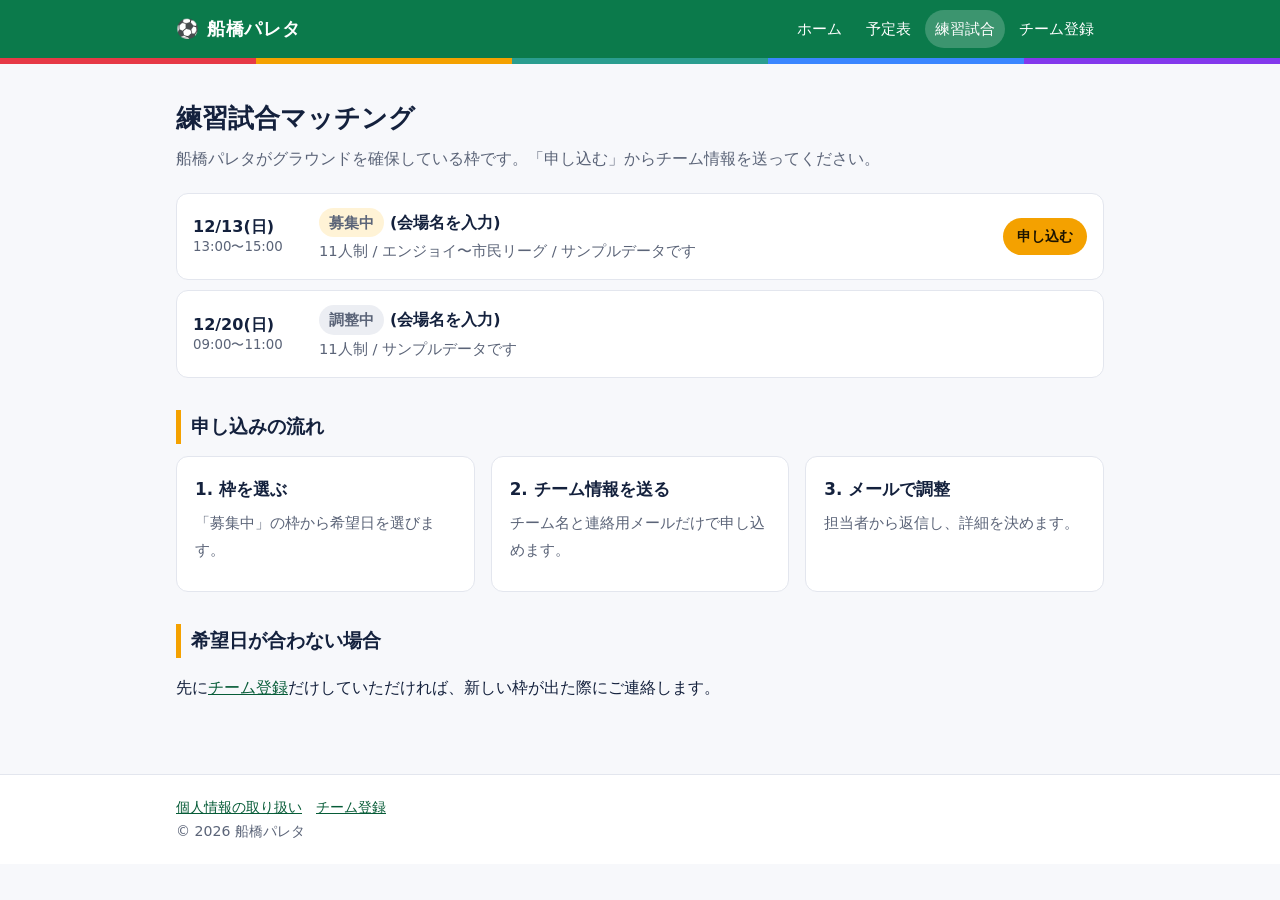
==== matching.html @ eeb82b44 "チームサイトを追加(トップ・予定表・練習試合・チーム登録・LINE自動化) - 静的サイト: トップページ、予定表、練習試合の募集枠、チーム登録、個人情報の取り扱い - automation/: LI" ====
<!doctype html>
<html lang="ja">
<head>
<meta charset="utf-8">
<meta name="viewport" content="width=device-width,initial-scale=1">
<title>練習試合｜船橋パレタ</title>
<meta name="description" content="船橋パレタの練習試合 募集枠一覧。">
<link rel="stylesheet" href="assets/style.css">
</head>
<body>
<main><div class="wrap">
  <h1 class="page">練習試合マッチング</h1>
  <p class="lead">船橋パレタがグラウンドを確保している枠です。「申し込む」からチーム情報を送ってください。</p>
  <div data-matches><div class="empty">読み込み中…</div></div>

  <h2>申し込みの流れ</h2>
  <div class="grid">
    <div class="card"><h3>1. 枠を選ぶ</h3><p>「募集中」の枠から希望日を選びます。</p></div>
    <div class="card"><h3>2. チーム情報を送る</h3><p>チーム名と連絡用メールだけで申し込めます。</p></div>
    <div class="card"><h3>3. メールで調整</h3><p>担当者から返信し、詳細を決めます。</p></div>
  </div>
  <h2>希望日が合わない場合</h2>
  <p>先に<a href="register.html">チーム登録</a>だけしていただければ、新しい枠が出た際にご連絡します。</p>
</div></main>
<script src="assets/config.js"></script>
<script src="assets/app.js"></script>
</body>
</html>
---- assets/style.css ----
:root{--ink:#14213d;--muted:#5b6478;--bg:#f7f8fb;--card:#fff;--line:#e3e6ee;--main:#0b7a4b;--main-d:#075c38;--accent:#f4a100;--warn:#c0392b}
*{box-sizing:border-box}
body{margin:0;font-family:"Hiragino Kaku Gothic ProN","Noto Sans JP",Meiryo,system-ui,sans-serif;color:var(--ink);background:var(--bg);line-height:1.75}
a{color:var(--main-d)}
.wrap{max-width:960px;margin:0 auto;padding:0 16px}
header.site{background:var(--main);color:#fff;position:sticky;top:0;z-index:10}
header.site .wrap{display:flex;flex-wrap:wrap;align-items:center;justify-content:space-between;gap:4px 16px;padding-top:10px;padding-bottom:10px}
header.site .brand{color:#fff;text-decoration:none;font-weight:800;font-size:1.15rem;letter-spacing:.04em}
header.site nav{display:flex;flex-wrap:wrap;gap:2px 4px}
header.site nav a{color:#fff;text-decoration:none;padding:6px 10px;border-radius:999px;font-size:.92rem}
header.site nav a[aria-current=page],header.site nav a:hover{background:rgba(255,255,255,.2)}
.hero{background:linear-gradient(135deg,var(--main-d),var(--main) 60%,#19a567);color:#fff;padding:56px 0 48px}
.hero h1{margin:0 0 8px;font-size:clamp(1.8rem,6vw,2.8rem);line-height:1.25}
.hero p{margin:0 0 20px;max-width:36em;opacity:.95}
.stripe{height:6px;background:linear-gradient(90deg,#e63946 0 20%,var(--accent) 0 40%,#2a9d8f 0 60%,#3a86ff 0 80%,#8338ec 0)}
main{padding:32px 0 56px}
h1.page{font-size:1.6rem;margin:0 0 4px}
h2{font-size:1.2rem;margin:32px 0 12px;padding-left:10px;border-left:5px solid var(--accent)}
.lead{color:var(--muted);margin:0 0 20px}
.btn{display:inline-block;background:var(--accent);color:#1b1300;font-weight:700;text-decoration:none;padding:11px 22px;border-radius:999px;border:0;font-size:1rem;cursor:pointer;font-family:inherit}
.btn.ghost{background:transparent;color:#fff;border:2px solid #fff;margin-left:8px}
.btn.small{padding:6px 14px;font-size:.88rem}
.btn:disabled{opacity:.5;cursor:not-allowed}
.grid{display:grid;grid-template-columns:repeat(auto-fit,minmax(240px,1fr));gap:16px}
.card{background:var(--card);border:1px solid var(--line);border-radius:12px;padding:18px}
.card h3{margin:0 0 6px;font-size:1.05rem}
.card p{margin:0 0 10px;color:var(--muted);font-size:.95rem}
.item{background:var(--card);border:1px solid var(--line);border-radius:12px;padding:14px 16px;margin-bottom:10px;display:grid;grid-template-columns:110px 1fr auto;gap:6px 16px;align-items:center}
.item .date{font-weight:800;line-height:1.3}
.item .date small{display:block;font-weight:400;color:var(--muted)}
.item .body strong{display:block}
.item .body span{color:var(--muted);font-size:.92rem}
.tag{display:inline-block;font-size:.78rem;font-weight:700;padding:2px 10px;border-radius:999px;background:#e8f5ee;color:var(--main-d);margin-right:6px}
.tag.match{background:#fff3d6;color:#7a5200}.tag.official{background:#fde3e3;color:#8f1d1d}.tag.closed{background:#eceef3;color:var(--muted)}
.month{font-weight:800;margin:24px 0 8px;color:var(--muted)}
.empty,.note{background:#fff;border:1px dashed var(--line);border-radius:12px;padding:16px;color:var(--muted)}
.note{border-style:solid;border-left:5px solid var(--main);font-size:.93rem}
form .row{margin-bottom:16px}
label{display:block;font-weight:700;margin-bottom:4px}
label .req{color:var(--warn);font-size:.8rem;margin-left:6px}
label .opt{color:var(--muted);font-size:.8rem;font-weight:400;margin-left:6px}
.hint{color:var(--muted);font-size:.85rem;margin:2px 0 0}
input[type=text],input[type=email],select,textarea{width:100%;padding:10px 12px;border:1px solid #c5cad6;border-radius:8px;font:inherit;background:#fff}
textarea{min-height:110px}
.check{display:flex;gap:8px;align-items:flex-start;font-weight:400}
.check input{margin-top:6px}
.hp{position:absolute;left:-9999px}
#result{margin-top:16px;font-weight:700}
#result.ok{color:var(--main-d)}#result.ng{color:var(--warn)}
footer.site{border-top:1px solid var(--line);background:#fff;padding:20px 0;color:var(--muted);font-size:.88rem}
footer.site a{margin-right:14px}
@media(max-width:600px){.item{grid-template-columns:1fr}.btn.ghost{margin:10px 0 0}}
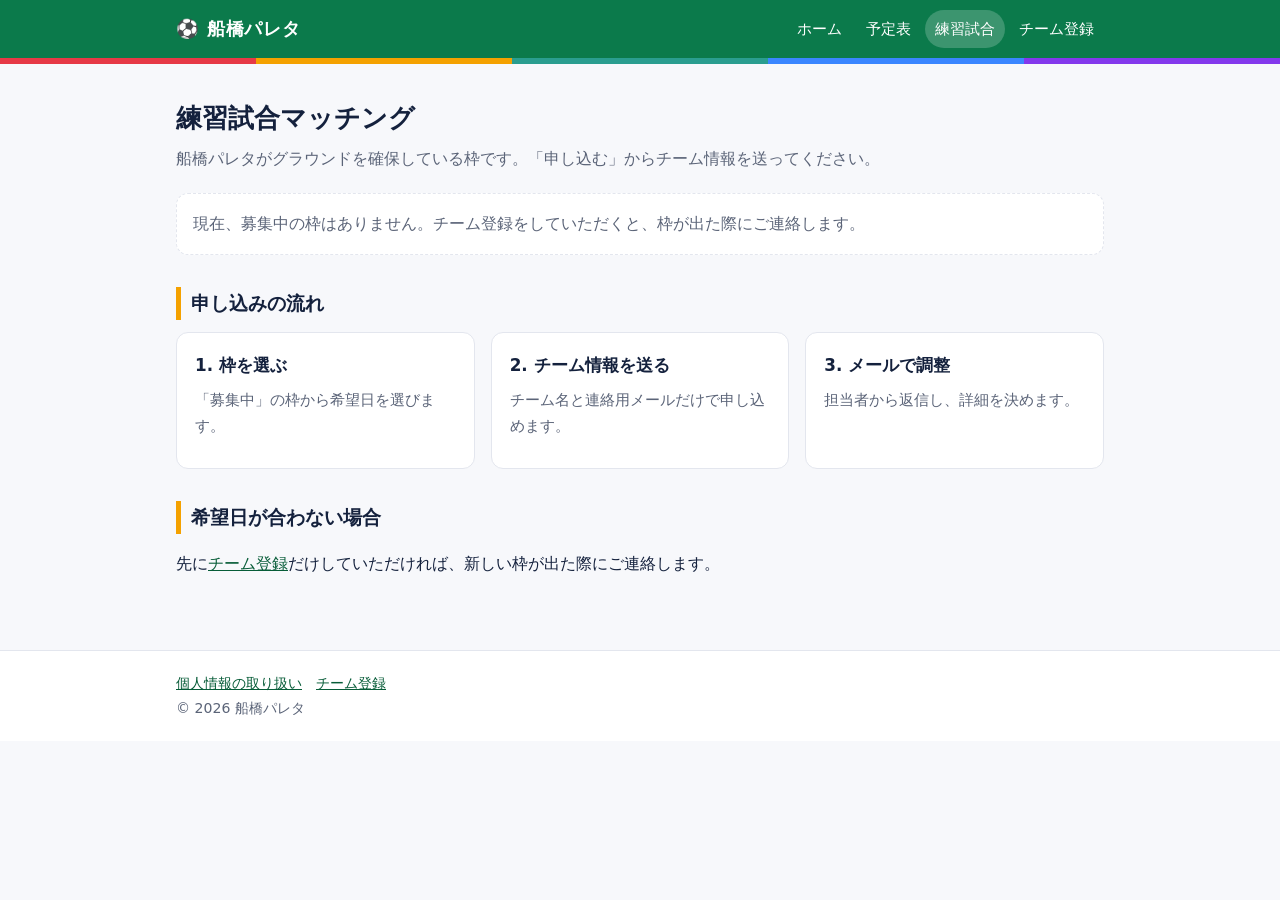
==== commit 85552948: "登録フォームの受付を開始(送信先を設定)、フォーム受付に件数制限を追加 Co-Authored-By: Claude Fable 5.2 <noreply@anthropic.com> Claude-" ====
--- a/matching.html
+++ b/matching.html
@@ -5,7 +5,7 @@
 <meta name="viewport" content="width=device-width,initial-scale=1">
 <title>練習試合｜船橋パレタ</title>
 <meta name="description" content="船橋パレタの練習試合 募集枠一覧。">
-<link rel="stylesheet" href="assets/style.css">
+<link rel="stylesheet" href="assets/style.css?v=3">
 </head>
 <body>
 <main><div class="wrap">
@@ -22,7 +22,7 @@
   <h2>希望日が合わない場合</h2>
   <p>先に<a href="register.html">チーム登録</a>だけしていただければ、新しい枠が出た際にご連絡します。</p>
 </div></main>
-<script src="assets/config.js"></script>
-<script src="assets/app.js"></script>
+<script src="assets/config.js?v=3"></script>
+<script src="assets/app.js?v=3"></script>
 </body>
 </html>
